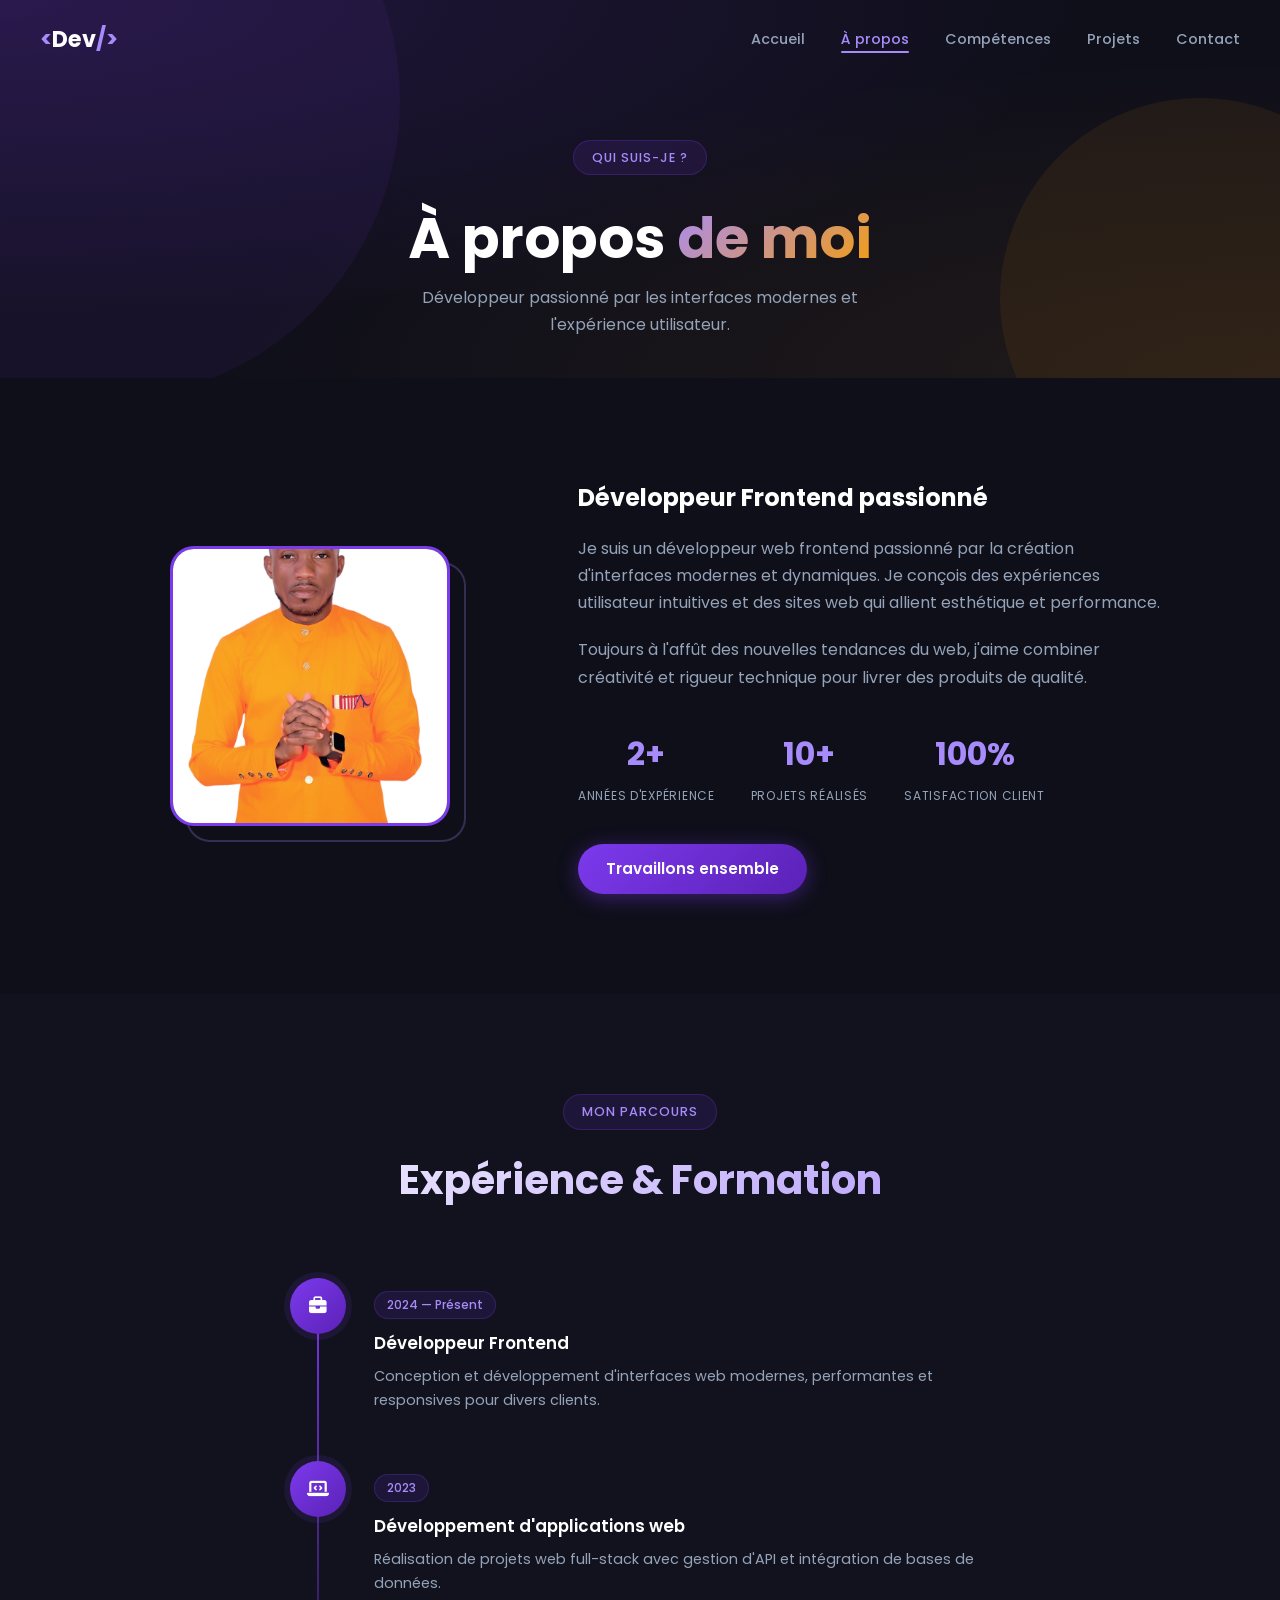
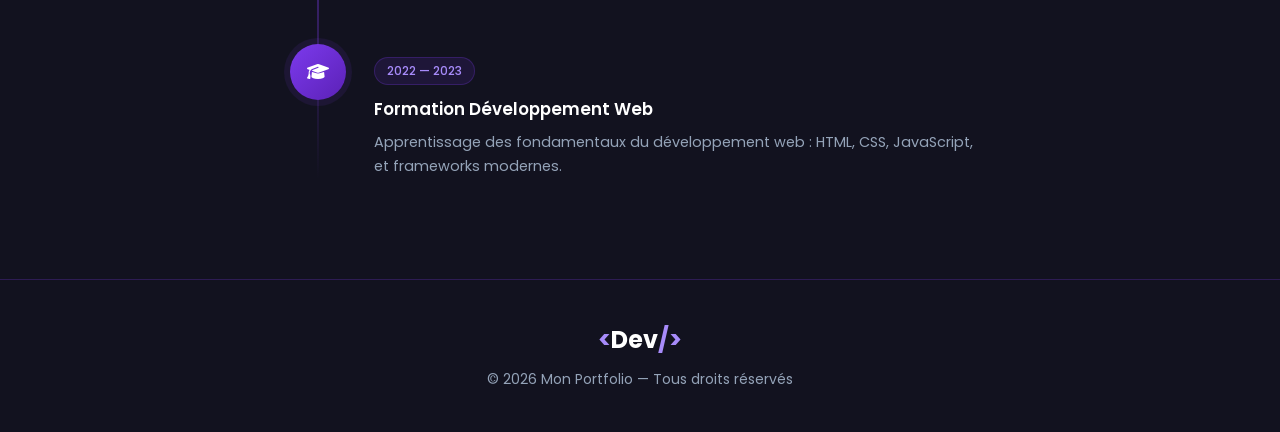
==== about.html @ 6c90d3cc "modernisation du portfolio" ====
<!DOCTYPE html>
<html lang="fr">
<head>
    <meta charset="UTF-8">
    <meta name="viewport" content="width=device-width, initial-scale=1.0">
    <title>À propos — Portfolio</title>
    <link rel="stylesheet" href="https://cdnjs.cloudflare.com/ajax/libs/font-awesome/6.5.0/css/all.min.css">
    <link href="https://fonts.googleapis.com/css2?family=Poppins:wght@300;400;500;600;700&display=swap" rel="stylesheet">
    <link rel="stylesheet" href="style.css">
</head>
<body>

    <!-- Navbar -->
    <nav class="navbar scrolled" id="navbar">
        <div class="nav-brand">
            <a href="index.html"><span class="brand-dot">&lt;</span>Dev<span class="brand-dot">/&gt;</span></a>
        </div>
        <button class="hamburger" id="hamburger" aria-label="Menu">
            <span></span>
            <span></span>
            <span></span>
        </button>
        <ul class="nav-links" id="nav-links">
            <li><a href="index.html" class="nav-link">Accueil</a></li>
            <li><a href="about.html" class="nav-link active">À propos</a></li>
            <li><a href="skills.html" class="nav-link">Compétences</a></li>
            <li><a href="projects.html" class="nav-link">Projets</a></li>
            <li><a href="contact.html" class="nav-link">Contact</a></li>
        </ul>
    </nav>

    <!-- Page Hero -->
    <section class="page-hero">
        <div class="page-hero-content">
            <span class="section-tag">Qui suis-je ?</span>
            <h1 class="page-hero-title">À propos <span class="highlight">de moi</span></h1>
            <p class="page-hero-sub">Développeur passionné par les interfaces modernes et l'expérience utilisateur.</p>
        </div>
        <div class="hero-bg">
            <div class="circle circle-1"></div>
            <div class="circle circle-2"></div>
        </div>
    </section>

    <!-- About Section -->
    <section class="section">
        <div class="container">
            <div class="about-content">
                <div class="about-img-wrapper reveal">
                    <img src="IMG_6719.JPG" alt="Photo de profil" class="about-img">
                    <div class="about-img-decoration"></div>
                </div>
                <div class="about-text reveal">
                    <h3>Développeur Frontend passionné</h3>
                    <p>Je suis un développeur web frontend passionné par la création d'interfaces modernes et dynamiques. Je conçois des expériences utilisateur intuitives et des sites web qui allient esthétique et performance.</p>
                    <p style="margin-top: -16px;">Toujours à l'affût des nouvelles tendances du web, j'aime combiner créativité et rigueur technique pour livrer des produits de qualité.</p>
                    <div class="about-stats">
                        <div class="stat">
                            <span class="stat-number">2+</span>
                            <span class="stat-label">Années d'expérience</span>
                        </div>
                        <div class="stat">
                            <span class="stat-number">10+</span>
                            <span class="stat-label">Projets réalisés</span>
                        </div>
                        <div class="stat">
                            <span class="stat-number">100%</span>
                            <span class="stat-label">Satisfaction client</span>
                        </div>
                    </div>
                    <a href="contact.html" class="btn btn-primary">Travaillons ensemble</a>
                </div>
            </div>
        </div>
    </section>

    <!-- Timeline Section -->
    <section class="section section-dark">
        <div class="container">
            <div class="section-header reveal">
                <span class="section-tag">Mon parcours</span>
                <h2 class="section-title">Expérience & Formation</h2>
            </div>
            <div class="timeline">
                <div class="timeline-item reveal">
                    <div class="timeline-dot"><i class="fas fa-briefcase"></i></div>
                    <div class="timeline-content">
                        <span class="timeline-date">2024 — Présent</span>
                        <h3>Développeur Frontend</h3>
                        <p>Conception et développement d'interfaces web modernes, performantes et responsives pour divers clients.</p>
                    </div>
                </div>
                <div class="timeline-item reveal">
                    <div class="timeline-dot"><i class="fas fa-laptop-code"></i></div>
                    <div class="timeline-content">
                        <span class="timeline-date">2023</span>
                        <h3>Développement d'applications web</h3>
                        <p>Réalisation de projets web full-stack avec gestion d'API et intégration de bases de données.</p>
                    </div>
                </div>
                <div class="timeline-item reveal">
                    <div class="timeline-dot"><i class="fas fa-graduation-cap"></i></div>
                    <div class="timeline-content">
                        <span class="timeline-date">2022 — 2023</span>
                        <h3>Formation Développement Web</h3>
                        <p>Apprentissage des fondamentaux du développement web : HTML, CSS, JavaScript, et frameworks modernes.</p>
                    </div>
                </div>
            </div>
        </div>
    </section>

    <!-- Footer -->
    <footer class="footer">
        <div class="container">
            <p class="footer-brand"><span class="brand-dot">&lt;</span>Dev<span class="brand-dot">/&gt;</span></p>
            <p>&copy; 2026 Mon Portfolio — Tous droits réservés</p>
        </div>
    </footer>

    <script src="script.js"></script>
</body>
</html>
---- style.css ----
/* ========== Variables ========== */
:root {
    --primary: #7c3aed;
    --primary-light: #a78bfa;
    --primary-dark: #5b21b6;
    --accent: #f59e0b;
    --bg: #0f0f1a;
    --bg-card: #1a1a2e;
    --bg-dark: #12121f;
    --text: #e2e8f0;
    --text-muted: #94a3b8;
    --border: rgba(124, 58, 237, 0.25);
    --glass: rgba(255, 255, 255, 0.04);
    --shadow: 0 25px 50px rgba(0, 0, 0, 0.4);
    --radius: 16px;
    --font: 'Poppins', sans-serif;
    --transition: 0.3s cubic-bezier(0.4, 0, 0.2, 1);
}

/* ========== Reset & Base ========== */
*, *::before, *::after {
    box-sizing: border-box;
    margin: 0;
    padding: 0;
}

html {
    scroll-behavior: smooth;
    scroll-padding-top: 80px;
}

body {
    font-family: var(--font);
    background: var(--bg);
    color: var(--text);
    line-height: 1.7;
    overflow-x: hidden;
}

a {
    text-decoration: none;
    color: inherit;
}

img {
    max-width: 100%;
}

/* ========== Utility ========== */
.container {
    max-width: 1100px;
    margin: 0 auto;
    padding: 0 24px;
}

.section {
    padding: 100px 0;
}

.section-dark {
    background: var(--bg-dark);
}

.section-header {
    text-align: center;
    margin-bottom: 64px;
}

.section-tag {
    display: inline-block;
    background: rgba(124, 58, 237, 0.12);
    color: var(--primary-light);
    border: 1px solid var(--border);
    padding: 6px 18px;
    border-radius: 100px;
    font-size: 0.8rem;
    font-weight: 500;
    letter-spacing: 0.08em;
    text-transform: uppercase;
    margin-bottom: 16px;
}

.section-title {
    font-size: clamp(1.8rem, 4vw, 2.5rem);
    font-weight: 700;
    background: linear-gradient(135deg, #fff 0%, var(--primary-light) 100%);
    -webkit-background-clip: text;
    -webkit-text-fill-color: transparent;
    background-clip: text;
}

/* ========== Buttons ========== */
.btn {
    display: inline-flex;
    align-items: center;
    gap: 8px;
    padding: 12px 28px;
    border-radius: 100px;
    font-family: var(--font);
    font-size: 0.95rem;
    font-weight: 600;
    cursor: pointer;
    border: none;
    transition: all var(--transition);
    text-decoration: none;
}

.btn-primary {
    background: linear-gradient(135deg, var(--primary) 0%, var(--primary-dark) 100%);
    color: #fff;
    box-shadow: 0 4px 20px rgba(124, 58, 237, 0.4);
}

.btn-primary:hover {
    transform: translateY(-2px);
    box-shadow: 0 8px 30px rgba(124, 58, 237, 0.6);
}

.btn-outline {
    background: transparent;
    color: var(--primary-light);
    border: 2px solid var(--primary);
}

.btn-outline:hover {
    background: var(--primary);
    color: #fff;
    transform: translateY(-2px);
}

.btn-full {
    width: 100%;
    justify-content: center;
}

/* ========== Navbar ========== */
.navbar {
    position: fixed;
    top: 0;
    left: 0;
    right: 0;
    z-index: 1000;
    display: flex;
    align-items: center;
    justify-content: space-between;
    padding: 20px 40px;
    transition: all var(--transition);
}

.navbar.scrolled {
    background: rgba(15, 15, 26, 0.95);
    backdrop-filter: blur(20px);
    -webkit-backdrop-filter: blur(20px);
    border-bottom: 1px solid var(--border);
    padding: 14px 40px;
    box-shadow: 0 4px 30px rgba(0, 0, 0, 0.3);
}

.nav-brand {
    font-size: 1.4rem;
    font-weight: 700;
    color: #fff;
}

.brand-dot {
    color: var(--primary-light);
}

.nav-links {
    display: flex;
    list-style: none;
    gap: 36px;
}

.nav-link {
    color: var(--text-muted);
    font-size: 0.9rem;
    font-weight: 500;
    position: relative;
    transition: color var(--transition);
}

.nav-link::after {
    content: '';
    position: absolute;
    bottom: -4px;
    left: 0;
    width: 0;
    height: 2px;
    background: var(--primary-light);
    border-radius: 2px;
    transition: width var(--transition);
}

.nav-link:hover,
.nav-link.active {
    color: var(--primary-light);
}

.nav-link:hover::after,
.nav-link.active::after {
    width: 100%;
}

.hamburger {
    display: none;
    flex-direction: column;
    gap: 5px;
    background: none;
    border: none;
    cursor: pointer;
    padding: 4px;
    z-index: 1100;
}

.hamburger span {
    display: block;
    width: 26px;
    height: 2px;
    background: var(--text);
    border-radius: 2px;
    transition: all var(--transition);
}

.hamburger.open span:nth-child(1) { transform: translateY(7px) rotate(45deg); }
.hamburger.open span:nth-child(2) { opacity: 0; }
.hamburger.open span:nth-child(3) { transform: translateY(-7px) rotate(-45deg); }

/* ========== Hero ========== */
.hero {
    min-height: 100vh;
    display: flex;
    align-items: center;
    justify-content: center;
    position: relative;
    overflow: hidden;
    background:
        radial-gradient(ellipse at top left, rgba(124, 58, 237, 0.2) 0%, transparent 60%),
        radial-gradient(ellipse at bottom right, rgba(245, 158, 11, 0.1) 0%, transparent 60%),
        var(--bg);
}

.hero-content {
    text-align: center;
    position: relative;
    z-index: 2;
    max-width: 750px;
    padding: 0 24px;
}

.hero-greeting {
    color: var(--primary-light);
    font-size: 1rem;
    font-weight: 500;
    letter-spacing: 0.12em;
    text-transform: uppercase;
    margin-bottom: 16px;
    animation: fadeInDown 0.6s ease both;
}

.hero-name {
    font-size: clamp(2.5rem, 7vw, 4.5rem);
    font-weight: 700;
    line-height: 1.1;
    color: #fff;
    margin-bottom: 20px;
    animation: fadeInDown 0.6s 0.1s ease both;
}

.highlight {
    background: linear-gradient(135deg, var(--primary-light) 0%, var(--accent) 100%);
    -webkit-background-clip: text;
    -webkit-text-fill-color: transparent;
    background-clip: text;
}

.hero-subtitle {
    color: var(--text-muted);
    font-size: 1.1rem;
    max-width: 500px;
    margin: 0 auto 36px;
    animation: fadeInDown 0.6s 0.2s ease both;
}

.hero-btns {
    display: flex;
    gap: 16px;
    justify-content: center;
    flex-wrap: wrap;
    animation: fadeInDown 0.6s 0.3s ease both;
}

.hero-scroll {
    margin-top: 64px;
    display: flex;
    flex-direction: column;
    align-items: center;
    gap: 8px;
    color: var(--text-muted);
    font-size: 0.78rem;
    letter-spacing: 0.1em;
    text-transform: uppercase;
    animation: fadeInDown 0.6s 0.5s ease both;
}

.hero-scroll i {
    animation: bounce 2s ease-in-out infinite;
}

/* Animated circles */
.hero-bg {
    position: absolute;
    inset: 0;
    pointer-events: none;
}

.circle {
    position: absolute;
    border-radius: 50%;
    opacity: 0.07;
    animation: float 10s ease-in-out infinite;
}

.circle-1 {
    width: 600px;
    height: 600px;
    background: var(--primary);
    top: -200px;
    left: -200px;
    animation-delay: 0s;
}

.circle-2 {
    width: 400px;
    height: 400px;
    background: var(--accent);
    bottom: -120px;
    right: -120px;
    animation-delay: -4s;
}

.circle-3 {
    width: 220px;
    height: 220px;
    background: var(--primary-light);
    top: 45%;
    left: 58%;
    animation-delay: -7s;
}

/* ========== About ========== */
.about-content {
    display: grid;
    grid-template-columns: 1fr 1.5fr;
    gap: 72px;
    align-items: center;
}

.about-img-wrapper {
    position: relative;
    display: flex;
    justify-content: center;
}

.about-img {
    width: 280px;
    height: 280px;
    object-fit: cover;
    border-radius: 24px;
    border: 3px solid var(--primary);
    position: relative;
    z-index: 2;
}

.about-img-decoration {
    position: absolute;
    width: 280px;
    height: 280px;
    border-radius: 24px;
    border: 2px solid var(--primary-light);
    top: 16px;
    left: calc(50% - 140px + 16px);
    opacity: 0.25;
    z-index: 1;
}

.about-text h3 {
    font-size: 1.5rem;
    font-weight: 700;
    color: #fff;
    margin-bottom: 16px;
}

.about-text p {
    color: var(--text-muted);
    margin-bottom: 36px;
    font-size: 1rem;
}

.about-stats {
    display: flex;
    gap: 36px;
    margin-bottom: 36px;
}

.stat {
    text-align: center;
}

.stat-number {
    display: block;
    font-size: 2rem;
    font-weight: 700;
    color: var(--primary-light);
}

.stat-label {
    font-size: 0.75rem;
    color: var(--text-muted);
    text-transform: uppercase;
    letter-spacing: 0.06em;
}

/* ========== Skills ========== */
.skills-grid {
    display: grid;
    grid-template-columns: repeat(auto-fit, minmax(280px, 1fr));
    gap: 24px;
}

.skill-card {
    background: var(--glass);
    border: 1px solid var(--border);
    border-radius: var(--radius);
    padding: 36px 28px;
    transition: all var(--transition);
    opacity: 0;
    transform: translateY(30px);
}

.skill-card.visible {
    opacity: 1;
    transform: translateY(0);
}

.skill-card:hover {
    border-color: var(--primary);
    transform: translateY(-6px);
    box-shadow: 0 20px 40px rgba(124, 58, 237, 0.2);
}

.skill-icon {
    width: 56px;
    height: 56px;
    background: linear-gradient(135deg, var(--primary), var(--primary-dark));
    border-radius: 14px;
    display: flex;
    align-items: center;
    justify-content: center;
    font-size: 1.4rem;
    color: #fff;
    margin-bottom: 20px;
}

.skill-card h3 {
    font-size: 1.05rem;
    font-weight: 600;
    color: #fff;
    margin-bottom: 10px;
}

.skill-card p {
    color: var(--text-muted);
    font-size: 0.9rem;
    margin-bottom: 20px;
}

.skill-tags {
    display: flex;
    flex-wrap: wrap;
    gap: 8px;
}

.skill-tags span {
    background: rgba(124, 58, 237, 0.12);
    color: var(--primary-light);
    border: 1px solid var(--border);
    padding: 4px 12px;
    border-radius: 100px;
    font-size: 0.75rem;
    font-weight: 500;
}

/* ========== Projects ========== */
.projects-grid {
    display: grid;
    grid-template-columns: repeat(auto-fit, minmax(300px, 1fr));
    gap: 28px;
}

.project-card {
    background: var(--bg-card);
    border: 1px solid var(--border);
    border-radius: var(--radius);
    overflow: hidden;
    display: flex;
    flex-direction: column;
    transition: all var(--transition);
    opacity: 0;
    transform: translateY(30px);
}

.project-card.visible {
    opacity: 1;
    transform: translateY(0);
}

.project-card:hover {
    border-color: var(--primary);
    transform: translateY(-6px);
    box-shadow: var(--shadow);
}

.project-icon {
    background: linear-gradient(135deg, rgba(124, 58, 237, 0.25), rgba(91, 33, 182, 0.15));
    padding: 40px;
    text-align: center;
    font-size: 3rem;
    color: var(--primary-light);
}

.project-body {
    padding: 24px;
    flex: 1;
}

.project-body h3 {
    font-size: 1.15rem;
    font-weight: 700;
    color: #fff;
    margin-bottom: 10px;
}

.project-body p {
    color: var(--text-muted);
    font-size: 0.9rem;
    margin-bottom: 16px;
}

.project-tags {
    display: flex;
    flex-wrap: wrap;
    gap: 8px;
}

.project-tags span {
    background: rgba(124, 58, 237, 0.1);
    color: var(--primary-light);
    border: 1px solid var(--border);
    padding: 3px 10px;
    border-radius: 100px;
    font-size: 0.73rem;
    font-weight: 500;
}

.project-footer {
    display: flex;
    gap: 20px;
    padding: 18px 24px;
    border-top: 1px solid var(--border);
}

.project-link {
    display: flex;
    align-items: center;
    gap: 6px;
    color: var(--text-muted);
    font-size: 0.85rem;
    font-weight: 500;
    transition: color var(--transition);
}

.project-link:hover {
    color: var(--primary-light);
}

/* ========== Contact ========== */
.contact-content {
    display: grid;
    grid-template-columns: 1fr 2fr;
    gap: 64px;
    align-items: start;
}

.contact-info {
    display: flex;
    flex-direction: column;
    gap: 24px;
}

.contact-item {
    display: flex;
    align-items: center;
    gap: 14px;
    color: var(--text-muted);
    font-size: 0.95rem;
}

.contact-item i {
    color: var(--primary-light);
    font-size: 1.1rem;
    width: 20px;
}

.social-links {
    display: flex;
    gap: 12px;
    margin-top: 8px;
}

.social-link {
    width: 44px;
    height: 44px;
    background: var(--glass);
    border: 1px solid var(--border);
    border-radius: 12px;
    display: flex;
    align-items: center;
    justify-content: center;
    color: var(--text-muted);
    font-size: 1.1rem;
    transition: all var(--transition);
}

.social-link:hover {
    background: var(--primary);
    border-color: var(--primary);
    color: #fff;
    transform: translateY(-3px);
}

/* ========== Contact Form ========== */
.contact-form {
    display: flex;
    flex-direction: column;
    gap: 20px;
}

.form-group {
    position: relative;
}

.form-group input,
.form-group textarea {
    width: 100%;
    padding: 16px 20px;
    background: var(--glass);
    border: 1px solid var(--border);
    border-radius: 12px;
    color: var(--text);
    font-family: var(--font);
    font-size: 0.95rem;
    outline: none;
    transition: border-color var(--transition), box-shadow var(--transition);
    resize: none;
}

.form-group input::placeholder,
.form-group textarea::placeholder {
    color: var(--text-muted);
}

.form-group input:focus,
.form-group textarea:focus {
    border-color: var(--primary);
    box-shadow: 0 0 0 3px rgba(124, 58, 237, 0.15);
}

.form-group label {
    position: absolute;
    left: 16px;
    top: -10px;
    background: var(--bg-dark);
    padding: 0 6px;
    font-size: 0.72rem;
    font-weight: 600;
    color: var(--primary-light);
    letter-spacing: 0.07em;
    text-transform: uppercase;
}

/* ========== Footer ========== */
.footer {
    background: var(--bg-dark);
    border-top: 1px solid var(--border);
    padding: 40px 0;
    text-align: center;
    color: var(--text-muted);
    font-size: 0.875rem;
}

.footer-brand {
    font-size: 1.5rem;
    font-weight: 700;
    color: #fff;
    margin-bottom: 8px;
}

/* ========== Page Hero (sub-pages) ========== */
.page-hero {
    min-height: 42vh;
    display: flex;
    align-items: center;
    justify-content: center;
    text-align: center;
    position: relative;
    overflow: hidden;
    padding-top: 100px;
    background:
        radial-gradient(ellipse at top left, rgba(124, 58, 237, 0.18) 0%, transparent 60%),
        radial-gradient(ellipse at bottom right, rgba(245, 158, 11, 0.08) 0%, transparent 60%),
        var(--bg);
}

.page-hero-content {
    position: relative;
    z-index: 2;
    padding: 0 24px;
}

.page-hero-title {
    font-size: clamp(2rem, 5vw, 3.5rem);
    font-weight: 700;
    color: #fff;
    margin: 16px 0 12px;
    line-height: 1.15;
}

.page-hero-sub {
    color: var(--text-muted);
    font-size: 1rem;
    max-width: 500px;
    margin: 0 auto;
}

/* ========== Timeline ========== */
.timeline {
    display: flex;
    flex-direction: column;
    gap: 0;
    max-width: 700px;
    margin: 0 auto;
    position: relative;
}

.timeline::before {
    content: '';
    position: absolute;
    left: 27px;
    top: 0;
    bottom: 0;
    width: 2px;
    background: linear-gradient(to bottom, var(--primary), transparent);
}

.timeline-item {
    display: flex;
    gap: 28px;
    padding-bottom: 48px;
    position: relative;
}

.timeline-item:last-child {
    padding-bottom: 0;
}

.timeline-dot {
    flex-shrink: 0;
    width: 56px;
    height: 56px;
    border-radius: 50%;
    background: linear-gradient(135deg, var(--primary), var(--primary-dark));
    display: flex;
    align-items: center;
    justify-content: center;
    color: #fff;
    font-size: 1.1rem;
    position: relative;
    z-index: 2;
    box-shadow: 0 0 0 6px rgba(124, 58, 237, 0.1);
}

.timeline-content {
    padding-top: 12px;
}

.timeline-date {
    display: inline-block;
    background: rgba(124, 58, 237, 0.12);
    color: var(--primary-light);
    border: 1px solid var(--border);
    padding: 3px 12px;
    border-radius: 100px;
    font-size: 0.75rem;
    font-weight: 500;
    margin-bottom: 10px;
}

.timeline-content h3 {
    color: #fff;
    font-size: 1.05rem;
    font-weight: 600;
    margin-bottom: 6px;
}

.timeline-content p {
    color: var(--text-muted);
    font-size: 0.9rem;
}

/* ========== Progress Bars ========== */
.progress-list {
    max-width: 700px;
    margin: 0 auto;
    display: flex;
    flex-direction: column;
    gap: 28px;
}

.progress-header {
    display: flex;
    justify-content: space-between;
    align-items: center;
    margin-bottom: 10px;
}

.progress-label {
    color: var(--text);
    font-weight: 500;
    font-size: 0.95rem;
    display: flex;
    align-items: center;
    gap: 10px;
}

.progress-label i {
    color: var(--primary-light);
    font-size: 1.1rem;
    width: 20px;
}

.progress-pct {
    color: var(--primary-light);
    font-weight: 600;
    font-size: 0.9rem;
}

.progress-bar {
    height: 8px;
    background: rgba(255, 255, 255, 0.07);
    border-radius: 100px;
    overflow: hidden;
}

.progress-fill {
    height: 100%;
    width: 0;
    background: linear-gradient(90deg, var(--primary), var(--primary-light));
    border-radius: 100px;
    transition: width 1.2s cubic-bezier(0.4, 0, 0.2, 1);
}

.progress-fill.animated {
    width: var(--pct);
}

/* ========== CTA Block ========== */
.cta-block {
    text-align: center;
    max-width: 540px;
    margin: 0 auto;
}

.cta-block h2 {
    font-size: clamp(1.5rem, 3vw, 2rem);
    font-weight: 700;
    color: #fff;
    margin-bottom: 12px;
}

.cta-block p {
    color: var(--text-muted);
    margin-bottom: 28px;
}

/* ========== Animations ========== */
@keyframes fadeInDown {
    from { opacity: 0; transform: translateY(-20px); }
    to   { opacity: 1; transform: translateY(0); }
}

@keyframes float {
    0%, 100% { transform: translateY(0) scale(1); }
    50%       { transform: translateY(-30px) scale(1.05); }
}

@keyframes bounce {
    0%, 100% { transform: translateY(0); }
    50%       { transform: translateY(8px); }
}

/* Scroll reveal */
.reveal {
    opacity: 0;
    transform: translateY(30px);
    transition: opacity 0.7s cubic-bezier(0.4, 0, 0.2, 1),
                transform 0.7s cubic-bezier(0.4, 0, 0.2, 1);
}

.reveal.visible {
    opacity: 1;
    transform: translateY(0);
}

/* ========== Responsive ========== */
@media (max-width: 900px) {
    .about-content {
        grid-template-columns: 1fr;
        text-align: center;
        gap: 40px;
    }

    .about-stats {
        justify-content: center;
    }

    .about-img-decoration {
        left: calc(50% - 140px + 16px);
    }

    .contact-content {
        grid-template-columns: 1fr;
        gap: 40px;
    }

    .contact-info {
        flex-direction: row;
        flex-wrap: wrap;
        justify-content: center;
    }

    .social-links {
        justify-content: center;
        width: 100%;
        margin-top: 0;
    }

    .navbar {
        padding: 16px 24px;
    }

    .navbar.scrolled {
        padding: 12px 24px;
    }

    .hamburger {
        display: flex;
    }

    .nav-links {
        position: fixed;
        top: 0;
        right: 0;
        bottom: 0;
        width: 280px;
        flex-direction: column;
        background: rgba(18, 18, 31, 0.98);
        backdrop-filter: blur(20px);
        -webkit-backdrop-filter: blur(20px);
        padding: 100px 40px 40px;
        gap: 28px;
        transform: translateX(100%);
        transition: transform var(--transition);
        border-left: 1px solid var(--border);
    }

    .nav-links.open {
        transform: translateX(0);
    }
}

@media (max-width: 480px) {
    .section {
        padding: 70px 0;
    }

    .hero-btns {
        flex-direction: column;
        align-items: center;
    }

    .about-img {
        width: 220px;
        height: 220px;
    }

    .about-img-decoration {
        width: 220px;
        height: 220px;
        left: calc(50% - 110px + 16px);
    }

    .about-stats {
        gap: 20px;
    }
}
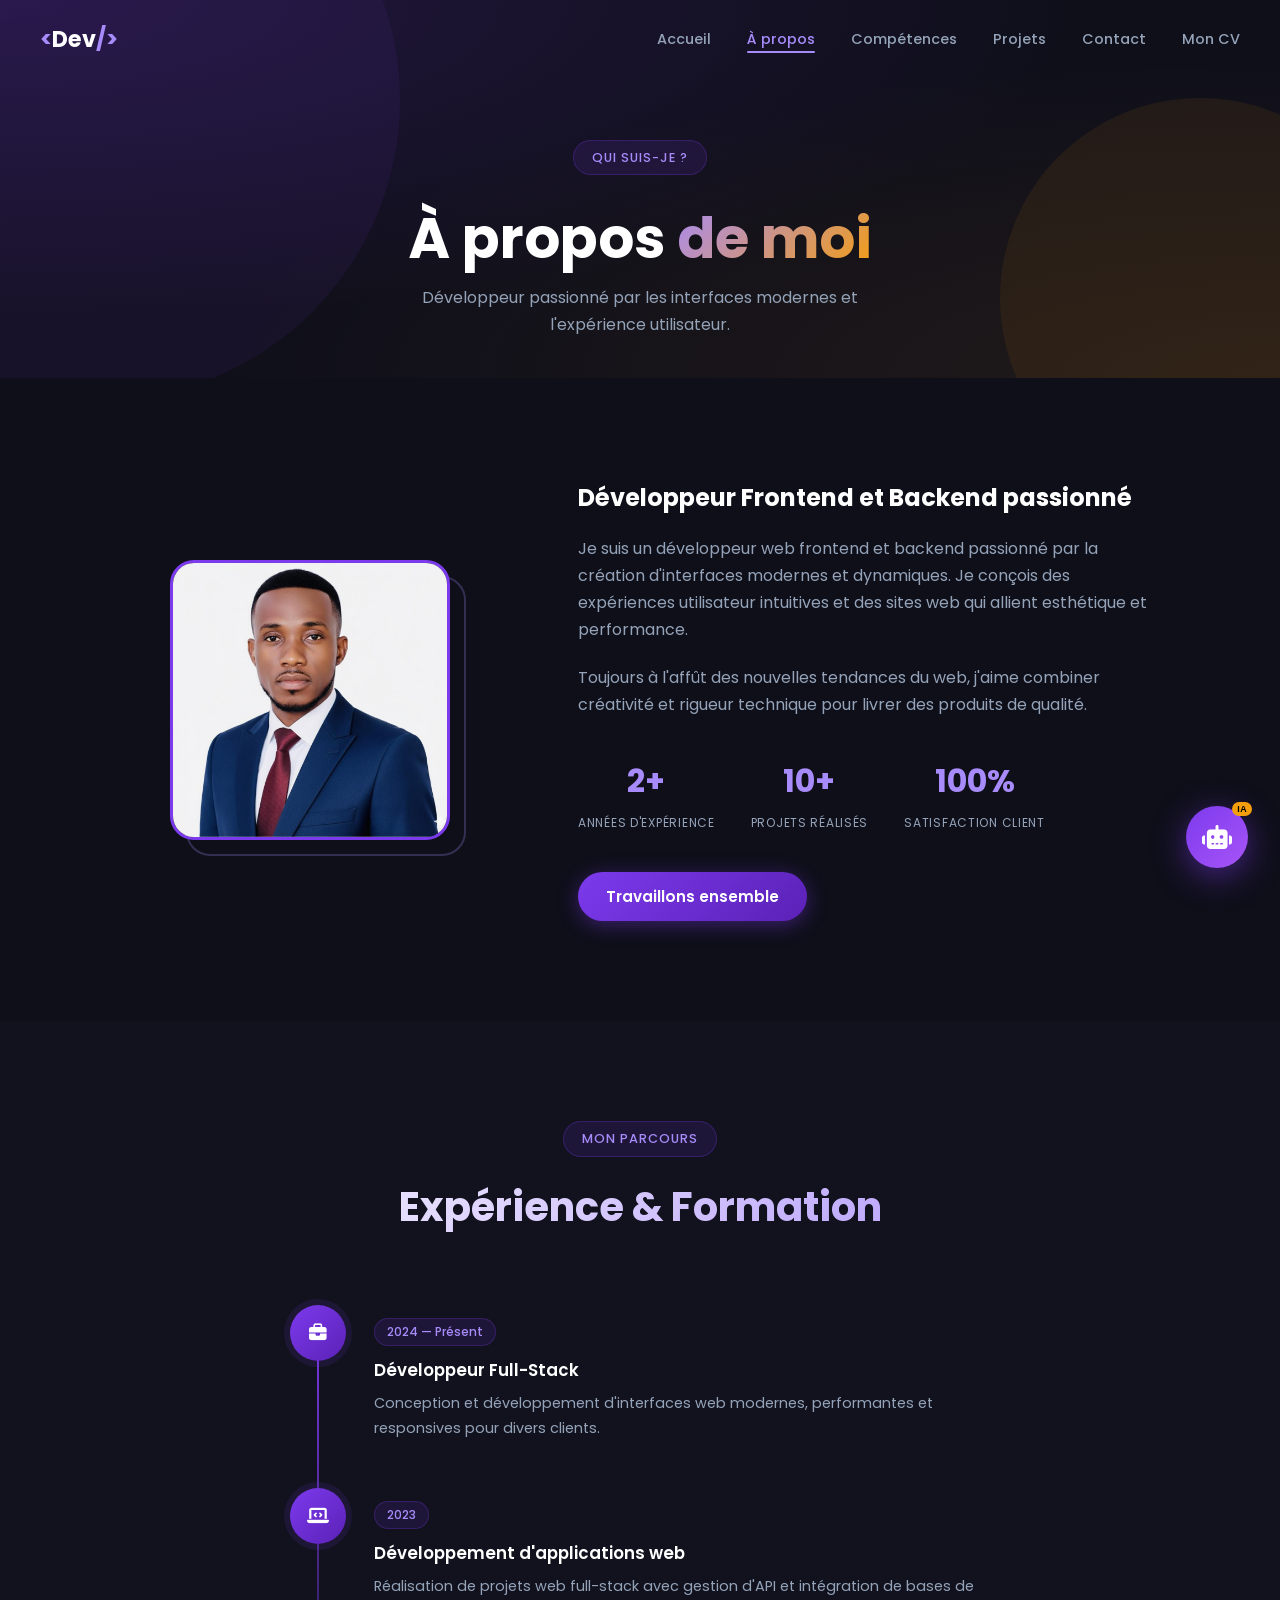
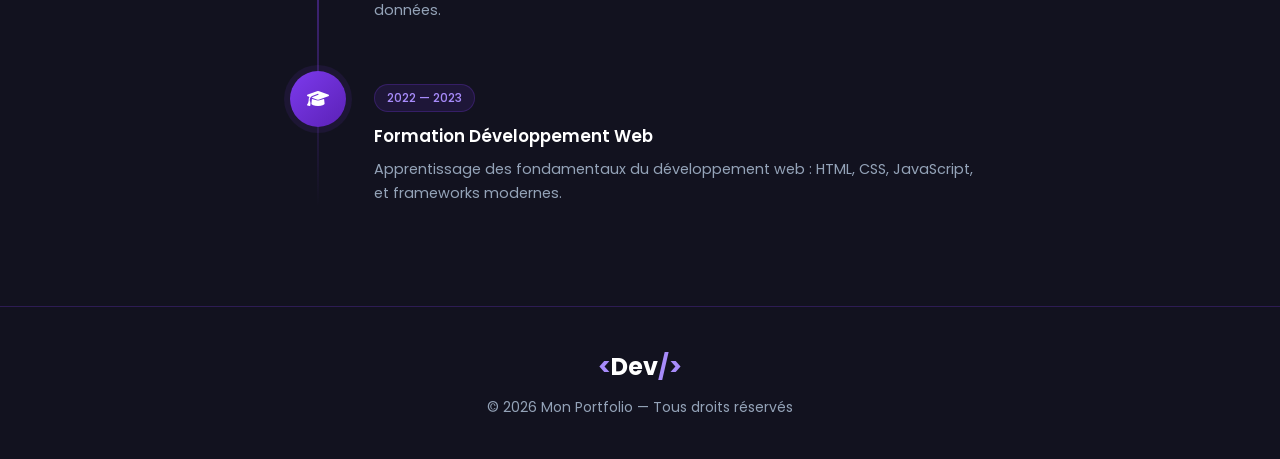
==== commit 951bb9be: "modernisation portfolio" ====
--- a/about.html
+++ b/about.html
@@ -26,6 +26,7 @@
             <li><a href="skills.html" class="nav-link">Compétences</a></li>
             <li><a href="projects.html" class="nav-link">Projets</a></li>
             <li><a href="contact.html" class="nav-link">Contact</a></li>
+            <li><a href="cv.html" class="nav-link">Mon CV</a></li>
         </ul>
     </nav>
 
@@ -47,12 +48,12 @@
         <div class="container">
             <div class="about-content">
                 <div class="about-img-wrapper reveal">
-                    <img src="IMG_6719.JPG" alt="Photo de profil" class="about-img">
+                    <img src="mon-image.jpeg" alt="Photo de profil" class="about-img">
                     <div class="about-img-decoration"></div>
                 </div>
                 <div class="about-text reveal">
-                    <h3>Développeur Frontend passionné</h3>
-                    <p>Je suis un développeur web frontend passionné par la création d'interfaces modernes et dynamiques. Je conçois des expériences utilisateur intuitives et des sites web qui allient esthétique et performance.</p>
+                    <h3>Développeur Frontend et Backend passionné</h3>
+                    <p>Je suis un développeur web frontend et backend passionné par la création d'interfaces modernes et dynamiques. Je conçois des expériences utilisateur intuitives et des sites web qui allient esthétique et performance.</p>
                     <p style="margin-top: -16px;">Toujours à l'affût des nouvelles tendances du web, j'aime combiner créativité et rigueur technique pour livrer des produits de qualité.</p>
                     <div class="about-stats">
                         <div class="stat">
@@ -86,7 +87,7 @@
                     <div class="timeline-dot"><i class="fas fa-briefcase"></i></div>
                     <div class="timeline-content">
                         <span class="timeline-date">2024 — Présent</span>
-                        <h3>Développeur Frontend</h3>
+                        <h3>Développeur Full-Stack</h3>
                         <p>Conception et développement d'interfaces web modernes, performantes et responsives pour divers clients.</p>
                     </div>
                 </div>
@@ -118,6 +119,33 @@
         </div>
     </footer>
 
+    <!-- AI Chat Widget -->
+    <button class="ai-chat-btn" id="ai-chat-btn" aria-label="Assistant IA">
+        <i class="fas fa-robot"></i>
+        <span class="ai-badge">IA</span>
+    </button>
+    <div class="ai-chat-panel" id="ai-chat-panel">
+        <div class="ai-chat-header">
+            <div class="ai-avatar"><i class="fas fa-robot"></i></div>
+            <div class="ai-info">
+                <h4>Assistant IA</h4>
+                <span>En ligne</span>
+            </div>
+            <button class="ai-close-btn" id="ai-close-btn"><i class="fas fa-times"></i></button>
+        </div>
+        <div class="ai-chat-messages" id="ai-chat-messages"></div>
+        <div class="ai-suggestions">
+            <button class="ai-suggestion-btn">Compétences</button>
+            <button class="ai-suggestion-btn">Projets</button>
+            <button class="ai-suggestion-btn">Me contacter</button>
+            <button class="ai-suggestion-btn">Voir le CV</button>
+        </div>
+        <div class="ai-chat-input-area">
+            <input type="text" class="ai-chat-input" id="ai-chat-input" placeholder="Posez votre question...">
+            <button class="ai-send-btn" id="ai-send-btn"><i class="fas fa-paper-plane"></i></button>
+        </div>
+    </div>
+
     <script src="script.js"></script>
 </body>
 </html>
--- a/style.css
+++ b/style.css
@@ -1015,3 +1015,314 @@
     }
 }
 
+/* ========== AI Chat Widget ========== */
+.ai-chat-btn {
+    position: fixed;
+    bottom: 32px;
+    right: 32px;
+    width: 62px;
+    height: 62px;
+    border-radius: 50%;
+    background: linear-gradient(135deg, var(--primary), #a855f7);
+    border: none;
+    cursor: pointer;
+    display: flex;
+    align-items: center;
+    justify-content: center;
+    font-size: 1.5rem;
+    color: #fff;
+    box-shadow: 0 8px 32px rgba(124, 58, 237, 0.5);
+    z-index: 9999;
+    transition: var(--transition);
+    animation: ai-pulse 2.5s infinite;
+}
+
+.ai-chat-btn:hover {
+    transform: scale(1.1);
+    box-shadow: 0 12px 40px rgba(124, 58, 237, 0.7);
+}
+
+.ai-chat-btn .ai-badge {
+    position: absolute;
+    top: -4px;
+    right: -4px;
+    background: var(--accent);
+    color: #000;
+    font-size: 0.55rem;
+    font-weight: 700;
+    padding: 2px 5px;
+    border-radius: 20px;
+    letter-spacing: 0.5px;
+}
+
+@keyframes ai-pulse {
+    0%, 100% { box-shadow: 0 8px 32px rgba(124, 58, 237, 0.5); }
+    50% { box-shadow: 0 8px 48px rgba(168, 85, 247, 0.8); }
+}
+
+.ai-chat-panel {
+    position: fixed;
+    bottom: 108px;
+    right: 32px;
+    width: 360px;
+    max-height: 520px;
+    background: var(--bg-card);
+    border: 1px solid var(--border);
+    border-radius: var(--radius);
+    box-shadow: var(--shadow);
+    display: flex;
+    flex-direction: column;
+    z-index: 9998;
+    overflow: hidden;
+    transform: scale(0.85) translateY(20px);
+    opacity: 0;
+    pointer-events: none;
+    transform-origin: bottom right;
+    transition: transform 0.3s cubic-bezier(0.4, 0, 0.2, 1), opacity 0.3s ease;
+}
+
+.ai-chat-panel.open {
+    transform: scale(1) translateY(0);
+    opacity: 1;
+    pointer-events: all;
+}
+
+.ai-chat-header {
+    background: linear-gradient(135deg, var(--primary-dark), var(--primary));
+    padding: 16px 20px;
+    display: flex;
+    align-items: center;
+    gap: 12px;
+}
+
+.ai-chat-header .ai-avatar {
+    width: 38px;
+    height: 38px;
+    border-radius: 50%;
+    background: rgba(255,255,255,0.15);
+    display: flex;
+    align-items: center;
+    justify-content: center;
+    font-size: 1.1rem;
+    flex-shrink: 0;
+}
+
+.ai-chat-header .ai-info h4 {
+    font-size: 0.95rem;
+    font-weight: 600;
+    color: #fff;
+    margin: 0;
+}
+
+.ai-chat-header .ai-info span {
+    font-size: 0.72rem;
+    color: rgba(255,255,255,0.7);
+    display: flex;
+    align-items: center;
+    gap: 5px;
+}
+
+.ai-chat-header .ai-info span::before {
+    content: '';
+    width: 7px;
+    height: 7px;
+    border-radius: 50%;
+    background: #10b981;
+    display: inline-block;
+}
+
+.ai-close-btn {
+    margin-left: auto;
+    background: rgba(255,255,255,0.1);
+    border: none;
+    color: #fff;
+    width: 28px;
+    height: 28px;
+    border-radius: 50%;
+    cursor: pointer;
+    display: flex;
+    align-items: center;
+    justify-content: center;
+    font-size: 0.85rem;
+    transition: background 0.2s;
+}
+
+.ai-close-btn:hover {
+    background: rgba(255,255,255,0.25);
+}
+
+.ai-chat-messages {
+    flex: 1;
+    overflow-y: auto;
+    padding: 16px;
+    display: flex;
+    flex-direction: column;
+    gap: 12px;
+    scrollbar-width: thin;
+    scrollbar-color: var(--primary) transparent;
+}
+
+.ai-chat-messages::-webkit-scrollbar {
+    width: 4px;
+}
+.ai-chat-messages::-webkit-scrollbar-thumb {
+    background: var(--primary);
+    border-radius: 4px;
+}
+
+.ai-msg {
+    display: flex;
+    gap: 8px;
+    align-items: flex-end;
+}
+
+.ai-msg.bot { flex-direction: row; }
+.ai-msg.user { flex-direction: row-reverse; }
+
+.ai-msg-bubble {
+    max-width: 80%;
+    padding: 10px 14px;
+    border-radius: 16px;
+    font-size: 0.84rem;
+    line-height: 1.55;
+}
+
+.ai-msg.bot .ai-msg-bubble {
+    background: rgba(124, 58, 237, 0.15);
+    border: 1px solid rgba(124, 58, 237, 0.2);
+    color: var(--text);
+    border-bottom-left-radius: 4px;
+}
+
+.ai-msg.user .ai-msg-bubble {
+    background: linear-gradient(135deg, var(--primary), #a855f7);
+    color: #fff;
+    border-bottom-right-radius: 4px;
+}
+
+.ai-msg-icon {
+    width: 26px;
+    height: 26px;
+    border-radius: 50%;
+    background: linear-gradient(135deg, var(--primary-dark), var(--primary));
+    display: flex;
+    align-items: center;
+    justify-content: center;
+    font-size: 0.7rem;
+    color: #fff;
+    flex-shrink: 0;
+}
+
+.ai-typing {
+    display: flex;
+    gap: 4px;
+    padding: 10px 14px;
+    background: rgba(124, 58, 237, 0.12);
+    border: 1px solid rgba(124, 58, 237, 0.2);
+    border-radius: 16px;
+    border-bottom-left-radius: 4px;
+    width: fit-content;
+}
+
+.ai-typing span {
+    width: 7px;
+    height: 7px;
+    border-radius: 50%;
+    background: var(--primary-light);
+    animation: typing-dot 1.2s infinite;
+}
+.ai-typing span:nth-child(2) { animation-delay: 0.2s; }
+.ai-typing span:nth-child(3) { animation-delay: 0.4s; }
+
+@keyframes typing-dot {
+    0%, 80%, 100% { opacity: 0.3; transform: scale(0.8); }
+    40% { opacity: 1; transform: scale(1); }
+}
+
+.ai-suggestions {
+    padding: 0 16px 12px;
+    display: flex;
+    flex-wrap: wrap;
+    gap: 6px;
+}
+
+.ai-suggestion-btn {
+    background: rgba(124, 58, 237, 0.1);
+    border: 1px solid rgba(124, 58, 237, 0.3);
+    color: var(--primary-light);
+    padding: 5px 11px;
+    border-radius: 20px;
+    font-size: 0.75rem;
+    cursor: pointer;
+    transition: var(--transition);
+    font-family: var(--font);
+}
+
+.ai-suggestion-btn:hover {
+    background: rgba(124, 58, 237, 0.25);
+    border-color: var(--primary);
+    color: #fff;
+}
+
+.ai-chat-input-area {
+    padding: 12px 16px;
+    border-top: 1px solid var(--border);
+    display: flex;
+    gap: 8px;
+    align-items: center;
+}
+
+.ai-chat-input {
+    flex: 1;
+    background: rgba(255,255,255,0.05);
+    border: 1px solid var(--border);
+    border-radius: 24px;
+    padding: 9px 16px;
+    color: var(--text);
+    font-family: var(--font);
+    font-size: 0.84rem;
+    outline: none;
+    transition: border-color 0.2s;
+}
+
+.ai-chat-input:focus {
+    border-color: var(--primary);
+}
+
+.ai-chat-input::placeholder {
+    color: var(--text-muted);
+}
+
+.ai-send-btn {
+    width: 38px;
+    height: 38px;
+    border-radius: 50%;
+    background: linear-gradient(135deg, var(--primary), #a855f7);
+    border: none;
+    color: #fff;
+    cursor: pointer;
+    display: flex;
+    align-items: center;
+    justify-content: center;
+    font-size: 0.9rem;
+    transition: var(--transition);
+    flex-shrink: 0;
+}
+
+.ai-send-btn:hover {
+    transform: scale(1.1);
+    box-shadow: 0 4px 16px rgba(124, 58, 237, 0.5);
+}
+
+@media (max-width: 480px) {
+    .ai-chat-panel {
+        width: calc(100vw - 32px);
+        right: 16px;
+        bottom: 90px;
+    }
+    .ai-chat-btn {
+        right: 16px;
+        bottom: 20px;
+    }
+}
+
